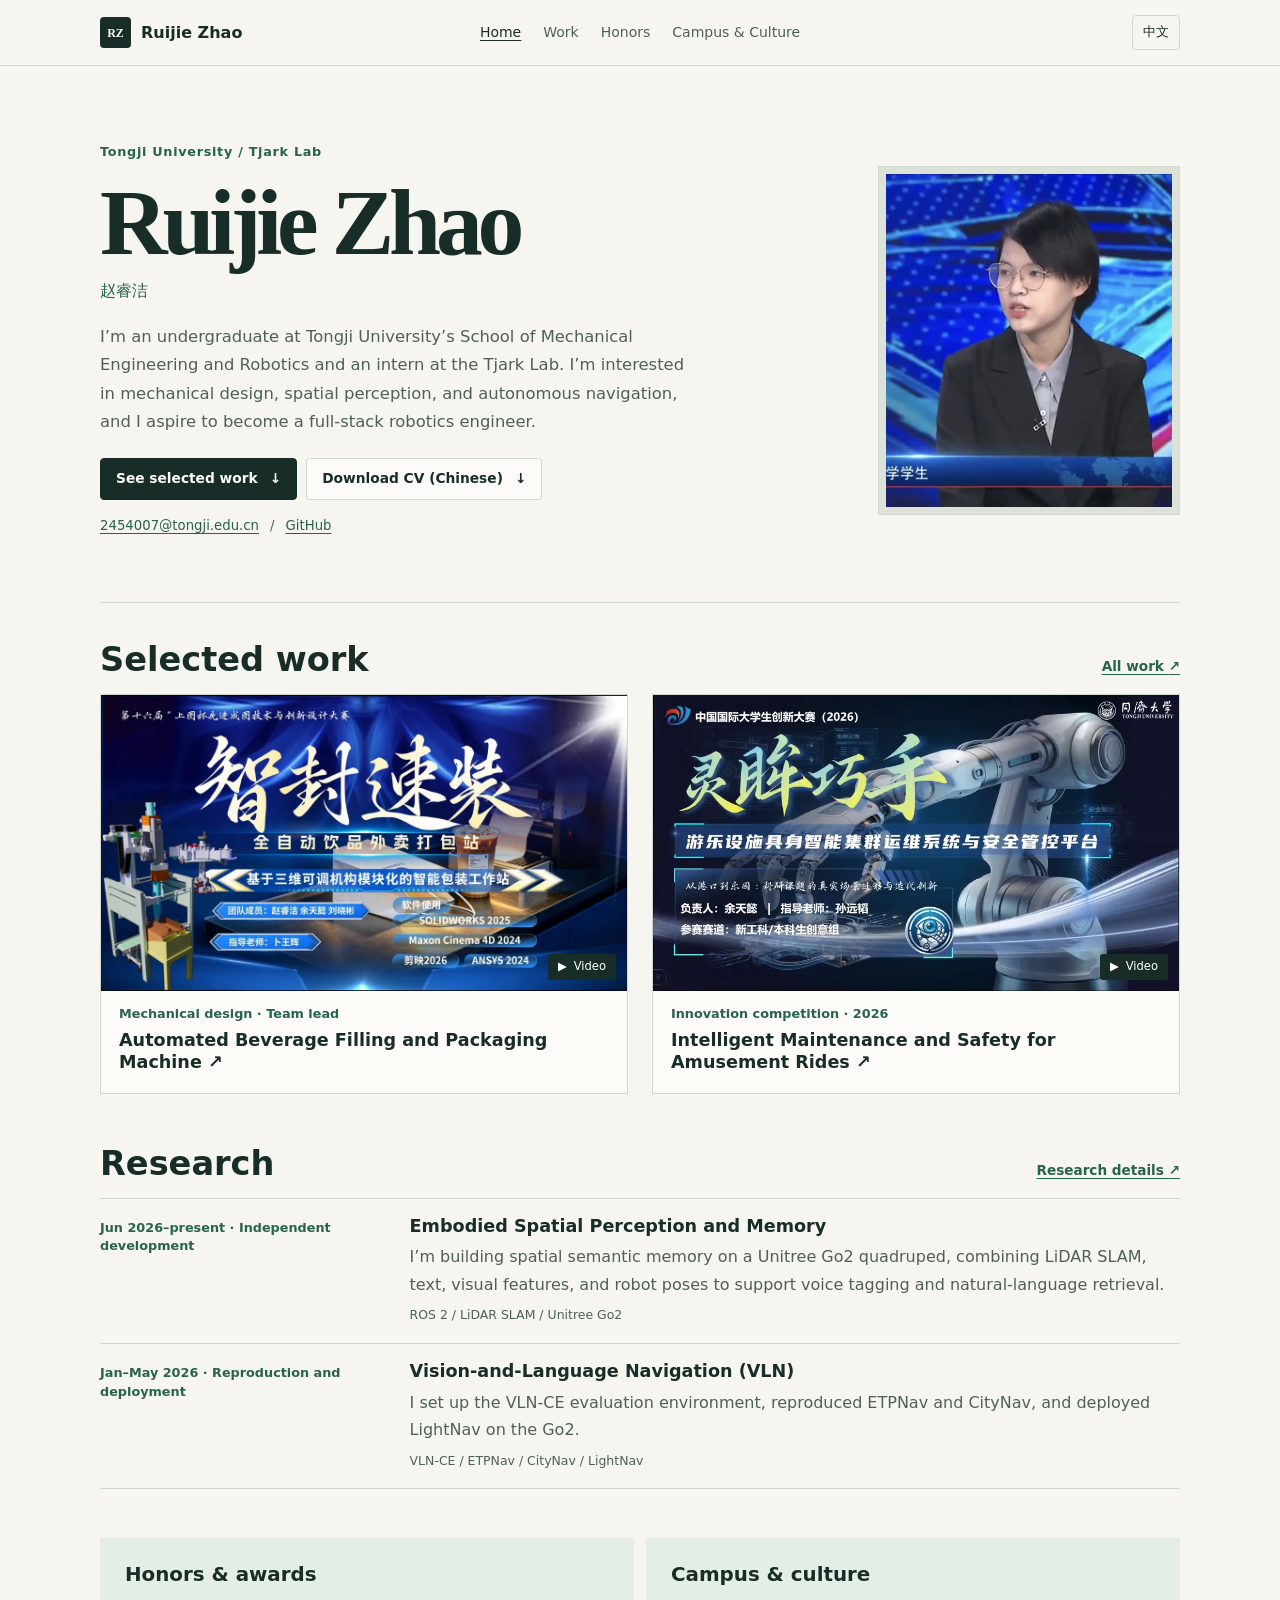
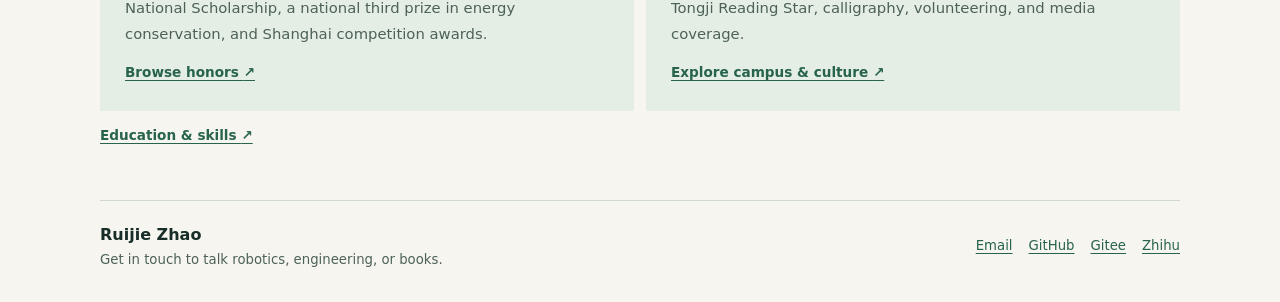
==== en/index.html @ 12063379 "重构双语个人主页并加入作品视频与获奖证书" ====
<!doctype html>
<html lang="en">
<head>
  <meta charset="utf-8">
  <meta name="viewport" content="width=device-width, initial-scale=1">
  <meta name="description" content="I’m an undergraduate at Tongji University’s School of Mechanical Engineering and Robotics and an intern at the Tjark Lab. I’m interested in mechanical design, spatial perception, and autonomous navigation, and I aspire to become a full-stack robotics engineer.">
  <meta name="theme-color" content="#f6f5f0">
  <title>Ruijie Zhao | Personal Homepage</title>
  <link rel="alternate" hreflang="zh-CN" href="../index.html">
  <link rel="stylesheet" href="../assets/site.css">
  <script src="../assets/site.js" defer></script>
</head>
<body>
  <a class="skip" href="#main">Skip to content</a>
  <header class="top">
    <div class="wrap nav">
      <a class="brand" href="index.html"><span aria-hidden="true" class="monogram">RZ</span>Ruijie Zhao</a>
      <nav aria-label="Main navigation"><a href="index.html" aria-current="page">Home</a><a href="work.html">Work</a><a href="honors.html">Honors</a><a href="life.html">Campus & Culture</a></nav>
      <a class="lang" data-language href="../index.html" hreflang="zh-CN" lang="zh-CN" aria-label="切换到中文">中文</a>
    </div>
  </header>
  <main class="wrap" id="main">
    <section class="hero" id="education" aria-labelledby="name">
      <div class="hero-text">
        <p class="meta affiliation">Tongji University / Tjark Lab</p>
        <h1 id="name">Ruijie Zhao</h1>
        <p class="name-alt" lang="zh-CN">赵睿洁</p>
        <p class="intro">I’m an undergraduate at Tongji University’s School of Mechanical Engineering and Robotics and an intern at the Tjark Lab. I’m interested in mechanical design, spatial perception, and autonomous navigation, and I aspire to become a full-stack robotics engineer.</p>
        <div class="actions"><a class="button primary" href="#selected">See selected work <span aria-hidden="true">↓</span></a><a class="button" href="../简历最终版.pdf" download>Download CV (Chinese) <span aria-hidden="true">↓</span></a></div>
        <p class="contact-line"><a href="mailto:2454007@tongji.edu.cn">2454007@tongji.edu.cn</a> <span aria-hidden="true">/</span> <a href="https://github.com/sutinah12-hash">GitHub</a></p>
      </div>
      <figure class="portrait"><img src="../assets/media/portrait.webp" alt="Portrait of Ruijie Zhao" fetchpriority="high" decoding="async"></figure>
    </section>
    <section class="content-section" id="selected">
      <div class="section-head"><h2>Selected work</h2><a class="text-link" href="work.html">All work <span aria-hidden="true">↗</span></a></div>
      <div class="work-grid">
      <article class="work-card">
        <a class="work-image" href="work.html#packaging" tabindex="-1" aria-hidden="true">
          <img src="../assets/media/packaging.webp" alt="" loading="lazy" decoding="async">
          <span class="video-badge"><span aria-hidden="true">▶</span> Video</span>
        </a>
        <div class="work-body"><p class="meta">Mechanical design · Team lead</p>
        <h3><a href="work.html#packaging">Automated Beverage Filling and Packaging Machine <span aria-hidden="true">↗</span></a></h3></div>
      </article>
      <article class="work-card">
        <a class="work-image" href="work.html#innovation" tabindex="-1" aria-hidden="true">
          <img src="../assets/media/innovation.webp" alt="" loading="lazy" decoding="async">
          <span class="video-badge"><span aria-hidden="true">▶</span> Video</span>
        </a>
        <div class="work-body"><p class="meta">Innovation competition · 2026</p>
        <h3><a href="work.html#innovation">Intelligent Maintenance and Safety for Amusement Rides <span aria-hidden="true">↗</span></a></h3></div>
      </article></div>
    </section>
    <section class="content-section" id="research">
      <div class="section-head"><h2>Research</h2><a class="text-link" href="work.html#research">Research details <span aria-hidden="true">↗</span></a></div>
      <div class="research-list">
      <article class="research-item">
        <p class="meta">Jun 2026–present · Independent development</p>
        <div><h3>Embodied Spatial Perception and Memory</h3><p>I’m building spatial semantic memory on a Unitree Go2 quadruped, combining LiDAR SLAM, text, visual features, and robot poses to support voice tagging and natural-language retrieval.</p>

        <p class="tech">ROS 2 / LiDAR SLAM / Unitree Go2</p></div>
      </article>
      <article class="research-item">
        <p class="meta">Jan–May 2026 · Reproduction and deployment</p>
        <div><h3>Vision-and-Language Navigation (VLN)</h3><p>I set up the VLN-CE evaluation environment, reproduced ETPNav and CityNav, and deployed LightNav on the Go2.</p>

        <p class="tech">VLN-CE / ETPNav / CityNav / LightNav</p></div>
      </article></div>
    </section>
    <div class="quick-grid">
      <section id="honors"><h2>Honors & awards</h2><p>National Scholarship, a national third prize in energy conservation, and Shanghai competition awards.</p><a class="text-link" href="honors.html">Browse honors <span aria-hidden="true">↗</span></a></section>
      <section id="life"><h2>Campus & culture</h2><p>Tongji Reading Star, calligraphy, volunteering, and media coverage.</p><a class="text-link" href="life.html">Explore campus & culture <span aria-hidden="true">↗</span></a></section>
    </div>
    <p class="home-education" id="skills"><a class="text-link" href="life.html#education">Education & skills <span aria-hidden="true">↗</span></a></p></main>
  <footer id="contact" class="wrap footer">
      <div><strong>Ruijie Zhao</strong><p>Get in touch to talk robotics, engineering, or books.</p></div>
      <div class="footer-links">
        <a href="mailto:2454007@tongji.edu.cn">Email</a>
        <a href="https://github.com/sutinah12-hash">GitHub</a>
        <a href="https://gitee.com/zhao-ruijie80996/zhao-ruijies-personal-webpage">Gitee</a>
        <a href="https://www.zhihu.com/people/wei-meng-pin-bo-25">Zhihu</a>
      </div>
    </footer>
</body>
</html>
---- assets/site.css ----
:root {
  color-scheme: light;
  --page: #f6f5f0;
  --paper: #fcfbf7;
  --ink: #182d27;
  --muted: #4d6159;
  --green: #27634d;
  --rule: #d1d9cf;
  --accent: #e4eee4;
  --gold: #77551e;
  --sans: "Microsoft YaHei", "PingFang SC", system-ui, sans-serif;
  --serif: "Noto Serif CJK SC", "Songti SC", SimSun, Georgia, serif;
  --display: Georgia, "Times New Roman", serif;
}
* { box-sizing: border-box; }
html { scroll-padding-top: 90px; }
body { margin: 0; color: var(--ink); background: var(--page); font: 16px/1.72 var(--sans); }
a { color: var(--green); text-decoration-thickness: .08em; text-underline-offset: .23em; }
a:focus-visible, button:focus-visible, summary:focus-visible, video:focus-visible {
  outline: 2px solid var(--green); outline-offset: 4px;
}
button { font: inherit; }
h1, h2, h3, p, figure { margin: 0; }
h1, h2, h3 { line-height: 1.23; }
h2 { font-size: clamp(1.55rem, 3vw, 2.1rem); }
h3 { font-size: 1.1rem; }
[hidden] { display: none !important; }
.wrap { width: min(1080px, calc(100% - 2 * clamp(18px, 4.5vw, 54px))); margin-inline: auto; }
.skip { position: fixed; z-index: 5; left: 16px; top: -60px; padding: 8px 14px; background: var(--paper); }
.skip:focus { top: 10px; }

.top { position: sticky; top: 0; z-index: 3; background: var(--page); border-bottom: 1px solid var(--rule); }
.nav { min-height: 65px; display: grid; grid-template-columns: 1fr auto 1fr; align-items: center; gap: 22px; }
.brand { justify-self: start; display: inline-flex; gap: 10px; align-items: center; color: var(--ink); font-weight: 700; text-decoration: none; }
.monogram { color: var(--paper); background: var(--ink); display: grid; place-items: center; width: 31px; height: 31px; border-radius: 4px; font: 700 .75rem/1 var(--display); }
.nav nav { display: flex; flex-wrap: wrap; justify-content: center; gap: 6px 22px; }
.nav nav a { color: var(--muted); text-decoration: none; font-size: .875rem; padding-block: 8px; }
.nav nav a:hover, .nav nav a[aria-current] { color: var(--ink); text-decoration: underline; }
.lang { justify-self: end; border: 1px solid var(--rule); border-radius: 4px; min-width: 46px; text-align: center; padding: 5px 10px; color: var(--ink); font-size: .83rem; text-decoration: none; }
.lang:hover { background: var(--accent); }

.hero { display: grid; grid-template-columns: minmax(0, 1fr) minmax(190px, 28%); align-items: center; gap: clamp(32px, 7vw, 85px); padding-block: clamp(38px, 6vw, 77px) clamp(34px, 5vw, 64px); border-bottom: 1px solid var(--rule); }
.hero h1 { font-family: var(--serif); font-size: clamp(3rem, 7.5vw, 5.85rem); letter-spacing: -.055em; line-height: 1.02; margin-top: 14px; }
:lang(en) .hero h1 { font-family: var(--display); }
.name-alt { color: var(--green); font-size: 1.03rem; margin-top: 6px; }
.meta { font-size: .8rem; font-weight: 650; color: var(--green); line-height: 1.45; }
.affiliation { letter-spacing: .055em; }
.intro { max-width: 57ch; margin-top: 18px; color: var(--muted); font-size: 1.025rem; }
.actions { display: flex; gap: 9px; flex-wrap: wrap; margin-top: 22px; }
.button { display: inline-flex; gap: 12px; align-items: center; border: 1px solid var(--rule); border-radius: 4px; padding: 8px 15px; background: var(--paper); color: var(--ink); font-size: .86rem; font-weight: 650; text-decoration: none; }
.button:hover { background: var(--accent); }
.button.primary { background: var(--ink); color: var(--paper); border-color: var(--ink); }
.button.primary:hover { background: var(--green); }
.contact-line { display: flex; flex-wrap: wrap; gap: 7px 11px; margin-top: 15px; font-size: .83rem; overflow-wrap: anywhere; }
.contact-line span { color: var(--muted); }
.portrait { align-self: center; background: #dde2d8; padding: 7px; border: 1px solid var(--rule); }
.portrait img { display: block; width: 100%; aspect-ratio: 4/4.65; object-fit: cover; object-position: center 29%; }

.content-section { margin-block: 36px 49px; }
.section-head { display: flex; align-items: baseline; justify-content: space-between; gap: 10px 24px; padding-bottom: 14px; }
.text-link { font-size: .85rem; font-weight: 650; }
.text-link:hover, .footer-links a:hover { color: var(--ink); }
.work-grid { display: grid; grid-template-columns: repeat(2, minmax(0, 1fr)); gap: clamp(12px, 2.5vw, 24px); }
.work-card { min-width: 0; border: 1px solid var(--rule); background: var(--paper); }
.work-image { position: relative; display: block; background: var(--ink); overflow: hidden; }
.work-image img { display: block; width: 100%; aspect-ratio: 16/9; object-fit: cover; transition: transform .24s ease; }
.work-card:hover img { transform: scale(1.025); }
.video-badge { display: inline-flex; gap: 7px; position: absolute; right: 11px; bottom: 11px; padding: 3px 10px; background: var(--ink); color: white; border-radius: 3px; font-size: .72rem; }
.work-body { padding: 14px 18px 19px; }
.work-body h3 { margin-top: 7px; }
.work-body h3 a { color: var(--ink); text-decoration: none; }
.work-body h3 a:hover { text-decoration: underline; }

.research-list { border-top: 1px solid var(--rule); }
.research-item { display: grid; grid-template-columns: minmax(0, 27%) minmax(0, 1fr); gap: 18px; border-bottom: 1px solid var(--rule); padding-block: 17px; }
.research-item .meta { padding-top: 3px; }
.research-item h3 + p, .research-item p + p, .project-detail h3 + p { margin-top: 6px; }
.research-item div p, .quick-grid p, .project-detail div > p:not(.meta), .page-intro p, .culture p, .timeline div p, .other-awards p { color: var(--muted); }
.tech { font-size: .78rem; }
.quick-grid { display: grid; grid-template-columns: 1fr 1fr; gap: 12px; }
.quick-grid > * { min-width: 0; background: var(--accent); padding: clamp(16px, 3vw, 25px); }
.quick-grid h2 { font-size: 1.24rem; }
.quick-grid p { margin: 8px 0 12px; font-size: .925rem; }
.footer { border-top: 1px solid var(--rule); margin-top: 52px; padding: 20px 0 30px; display: flex; flex-wrap: wrap; justify-content: space-between; align-items: center; gap: 14px 20px; }
.footer p, .footer-links { font-size: .83rem; }
.footer p { color: var(--muted); }
.footer-links { display: flex; flex-wrap: wrap; gap: 8px 16px; }

.page-intro { padding: 38px 0 24px; border-bottom: 1px solid var(--rule); }
.page-intro h1 { font-size: clamp(2rem, 5.5vw, 3.8rem); font-family: var(--serif); }
:lang(en) .page-intro h1 { font-family: var(--display); }
.page-intro p { margin-top: 10px; }
.project-list { display: grid; gap: 24px; }
.project-detail { display: grid; grid-template-columns: minmax(0, 1.15fr) minmax(0, 1fr); gap: clamp(15px, 4vw, 38px); align-items: center; padding-bottom: 26px; border-bottom: 1px solid var(--rule); }
.project-detail h3 { font-size: clamp(1.12rem, 2.4vw, 1.5rem); margin-top: 8px; }
.project-detail video { display: block; width: 100%; aspect-ratio: 16/9; object-fit: contain; background: #111917; }
.project-links { display: flex; flex-wrap: wrap; gap: 8px 17px; margin-top: 12px; }
.project-demo { max-width: 290px; margin-top: 16px; }
.project-demo img { display: block; width: 100%; aspect-ratio: 16/9; object-fit: cover; }
.project-demo figcaption, .additional { color: var(--muted); font-size: .83rem; margin-top: 7px; }
.home-education { margin-top: 10px; }

.scholarships { margin: 24px 0; padding: 19px 22px; background: var(--accent); display: flex; flex-wrap: wrap; gap: 12px 25px; align-items: baseline; }
.scholarships h2 { font-size: 1.25rem; }
.scholarships span { margin-inline-start: 8px; font-size: .8rem; color: var(--muted); }
.scholarships p { flex-basis: 100%; font-size: .9rem; color: var(--muted); }
.filters { margin-bottom: 18px; display: flex; flex-wrap: wrap; gap: 8px; }
.filters button { background: var(--paper); color: var(--ink); border: 1px solid var(--rule); border-radius: 4px; padding: 5px 10px; cursor: pointer; font-size: .86rem; }
.filters button[aria-pressed="true"] { background: var(--ink); color: var(--paper); border-color: var(--ink); }
.award-group { margin-bottom: 16px; border: 1px solid var(--rule); background: var(--paper); }
.award-head { background: var(--accent); padding: 12px 18px; }
.award-head h2 { font-size: 1.16rem; }
.award-head p, .award-text p { color: var(--muted); font-size: .85rem; margin-top: 4px; }
.award-group[data-level="national"] .award-head { background: #eee5d0; }
.award-list { list-style: none; margin: 0; padding: 0 18px; }
.award { padding: 14px 0; display: grid; grid-template-columns: minmax(0, 1fr) auto; gap: 8px 14px; align-items: start; }
.award + .award { border-top: 1px solid var(--rule); }
.award-text h3 { font-size: 1rem; }
.prize { background: var(--accent); color: var(--green); padding: 2px 8px; border-radius: 3px; text-align: center; font-size: .8rem; font-weight: 650; }
.award-group[data-level="national"] .prize { color: var(--gold); background: #eee5d0; }
.proof { grid-column: 1/-1; }
summary { width: fit-content; cursor: pointer; font-size: .86rem; color: var(--green); }
.certificate-grid { display: grid; grid-template-columns: repeat(auto-fit, minmax(min(100%, 205px), 1fr)); gap: 12px; margin: 10px 0 4px; }
.certificate { display: grid; gap: 5px; justify-items: start; font-size: .78rem; padding-bottom: 7px; }
.certificate img { width: auto; max-width: 100%; height: min(52vw, 205px); object-fit: contain; object-position: left; }
.other-awards h2 { margin-bottom: 10px; }
.other-awards details { margin-top: 12px; }
.other-awards details p { margin-top: 8px; }

.culture { display: grid; grid-template-columns: minmax(0, .72fr) minmax(0, 1.35fr); gap: clamp(18px, 5vw, 47px); align-items: start; margin-top: 25px; }
.culture figure { background: var(--paper); border: 1px solid var(--rule); padding: 7px; }
.culture img { width: 100%; display: block; }
.culture figcaption { font-size: .78rem; color: var(--muted); padding: 5px 2px; }
.culture p { margin-top: 10px; }
.media-links { display: flex; flex-wrap: wrap; gap: 7px 16px; list-style: none; padding: 0; margin: 14px 0 0; }
.timeline { margin: 0; padding: 0; list-style: none; border-top: 1px solid var(--rule); }
.timeline li { display: grid; grid-template-columns: minmax(0, 25%) minmax(0, 1fr); gap: 14px; border-bottom: 1px solid var(--rule); padding: 14px 0; }
.timeline li h3 { margin-bottom: 5px; }

@media (max-width: 690px) {
  html { scroll-padding-top: 110px; }
  .nav { grid-template-columns: 1fr auto; gap: 3px 10px; padding-top: 9px; }
  .nav nav { grid-column: 1/-1; grid-row: 2; justify-content: flex-start; gap: 6px 18px; }
  .lang { grid-column: 2; grid-row: 1; }
  .hero { grid-template-columns: minmax(0, 1fr) clamp(84px, 24vw, 145px); align-items: start; gap: 12px; padding-block: 31px; }
  .hero-text { display: contents; }
  .hero .affiliation, .hero h1, .name-alt { grid-column: 1; }
  .hero h1 { margin-top: 0; font-size: clamp(2.6rem, 8.8vw, 4rem); }
  .name-alt { margin-top: 0; }
  .hero .intro, .hero .actions, .contact-line { grid-column: 1/-1; margin-top: 0; }
  .portrait { grid-column: 2; grid-row: 1 / span 3; }
  .section-head { flex-wrap: wrap; }
  .work-body { padding: 10px 11px 13px; }
  .work-body h3 { font-size: .95rem; line-height: 1.4; }
  .work-body .meta { font-size: .71rem; }
  .research-item, .timeline li { grid-template-columns: 1fr; gap: 5px; }
  .project-detail, .culture { grid-template-columns: 1fr; }
  .culture figure { max-width: 340px; }
}
@media (max-width: 400px) {
  .quick-grid { grid-template-columns: 1fr; }
  .nav nav { gap: 4px 13px; }
  .video-badge { padding-inline: 7px; right: 5px; bottom: 5px; }
  .award { gap: 7px; }
}
@media (prefers-reduced-motion: reduce) {
  .work-image img { transition: none; }
}
@media print {
  .top, .filters, .actions, .video-badge, .skip { display: none; }
  .award-group[hidden] { display: block !important; }
  .award, .project-detail, .research-item { break-inside: avoid; }
}
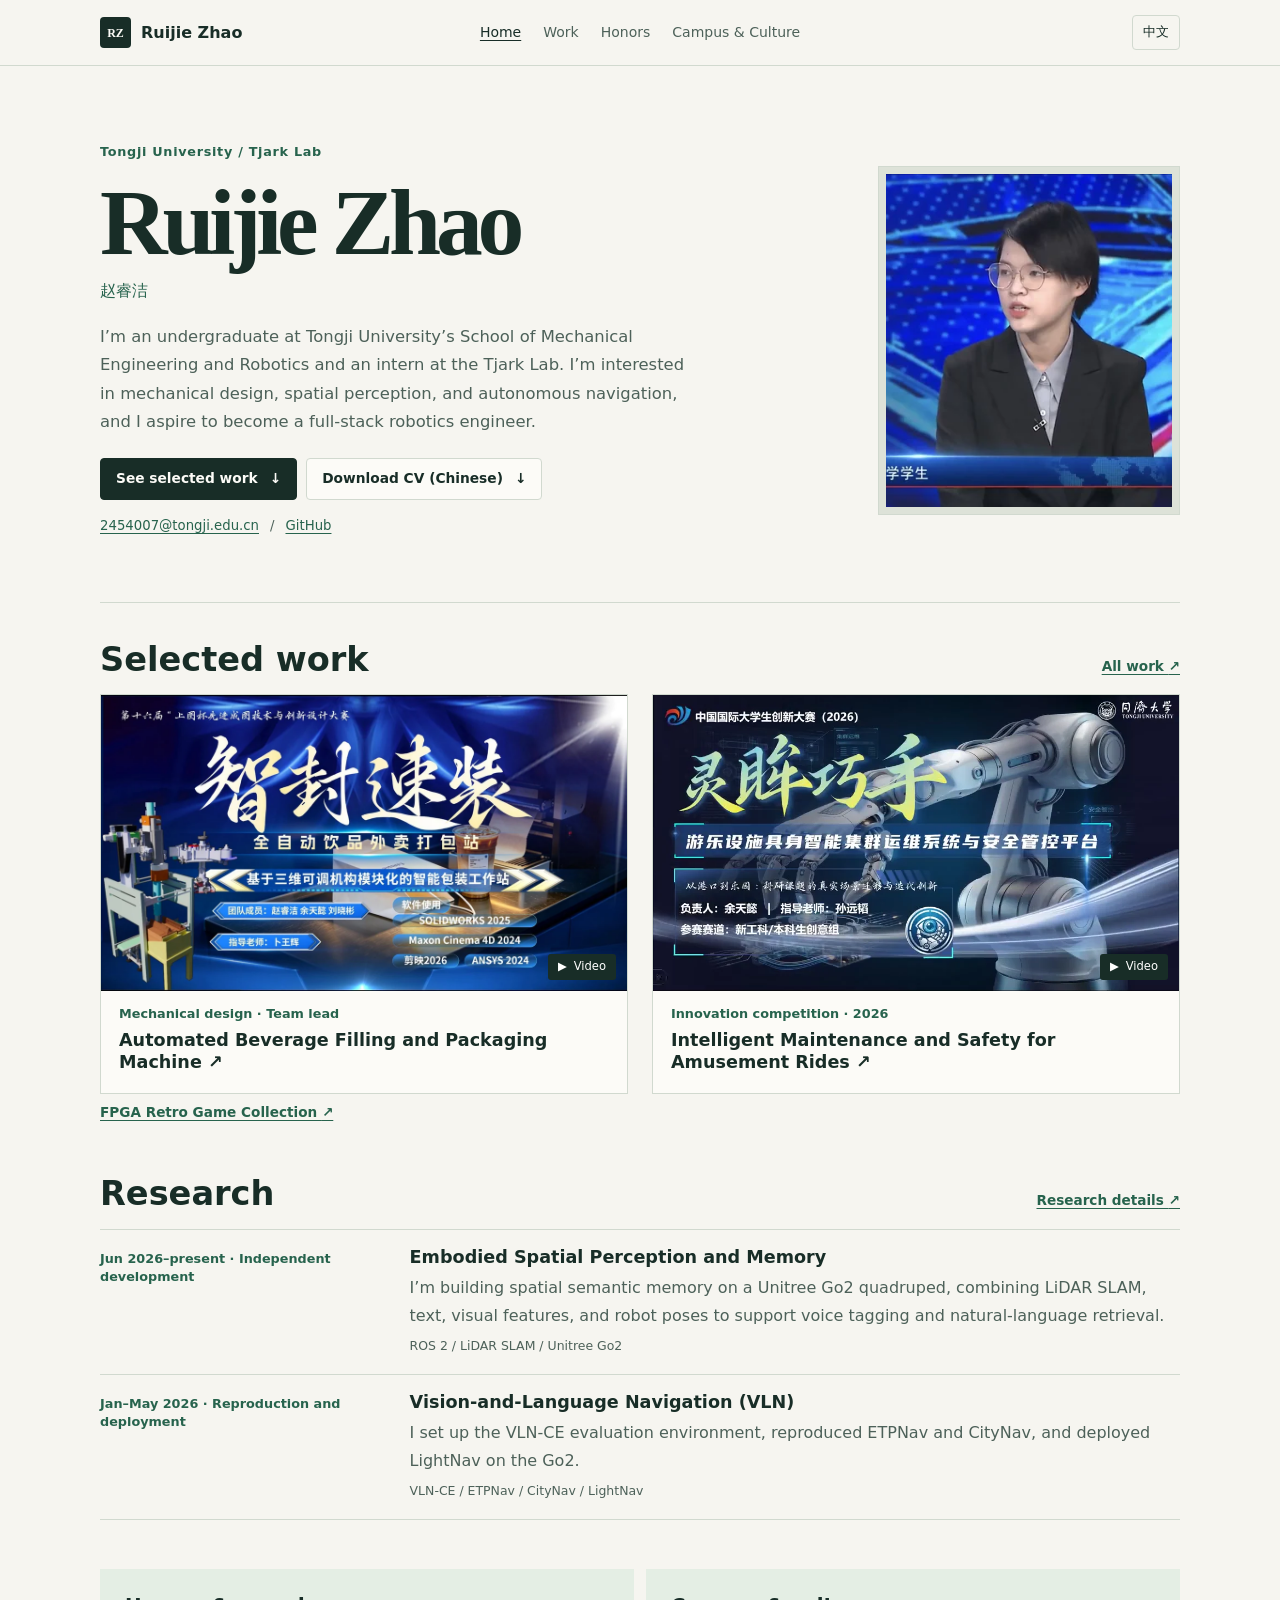
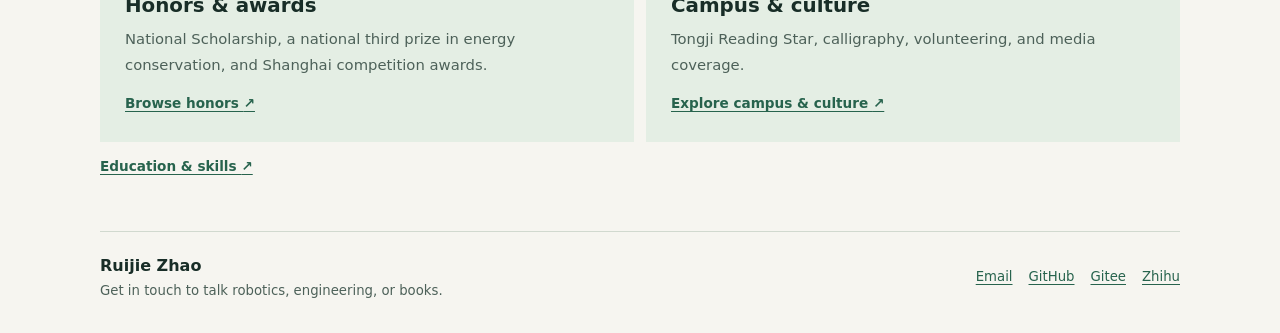
==== commit df1bcf69: "补充电子电路课程作品和竞赛及志愿服务证明" ====
--- a/en/index.html
+++ b/en/index.html
@@ -50,6 +50,7 @@
         <div class="work-body"><p class="meta">Innovation competition · 2026</p>
         <h3><a href="work.html#innovation">Intelligent Maintenance and Safety for Amusement Rides <span aria-hidden="true">↗</span></a></h3></div>
       </article></div>
+      <p class="additional"><a class="text-link" href="work.html#fpga-retro-games">FPGA Retro Game Collection <span aria-hidden="true">↗</span></a></p>
     </section>
     <section class="content-section" id="research">
       <div class="section-head"><h2>Research</h2><a class="text-link" href="work.html#research">Research details <span aria-hidden="true">↗</span></a></div>
